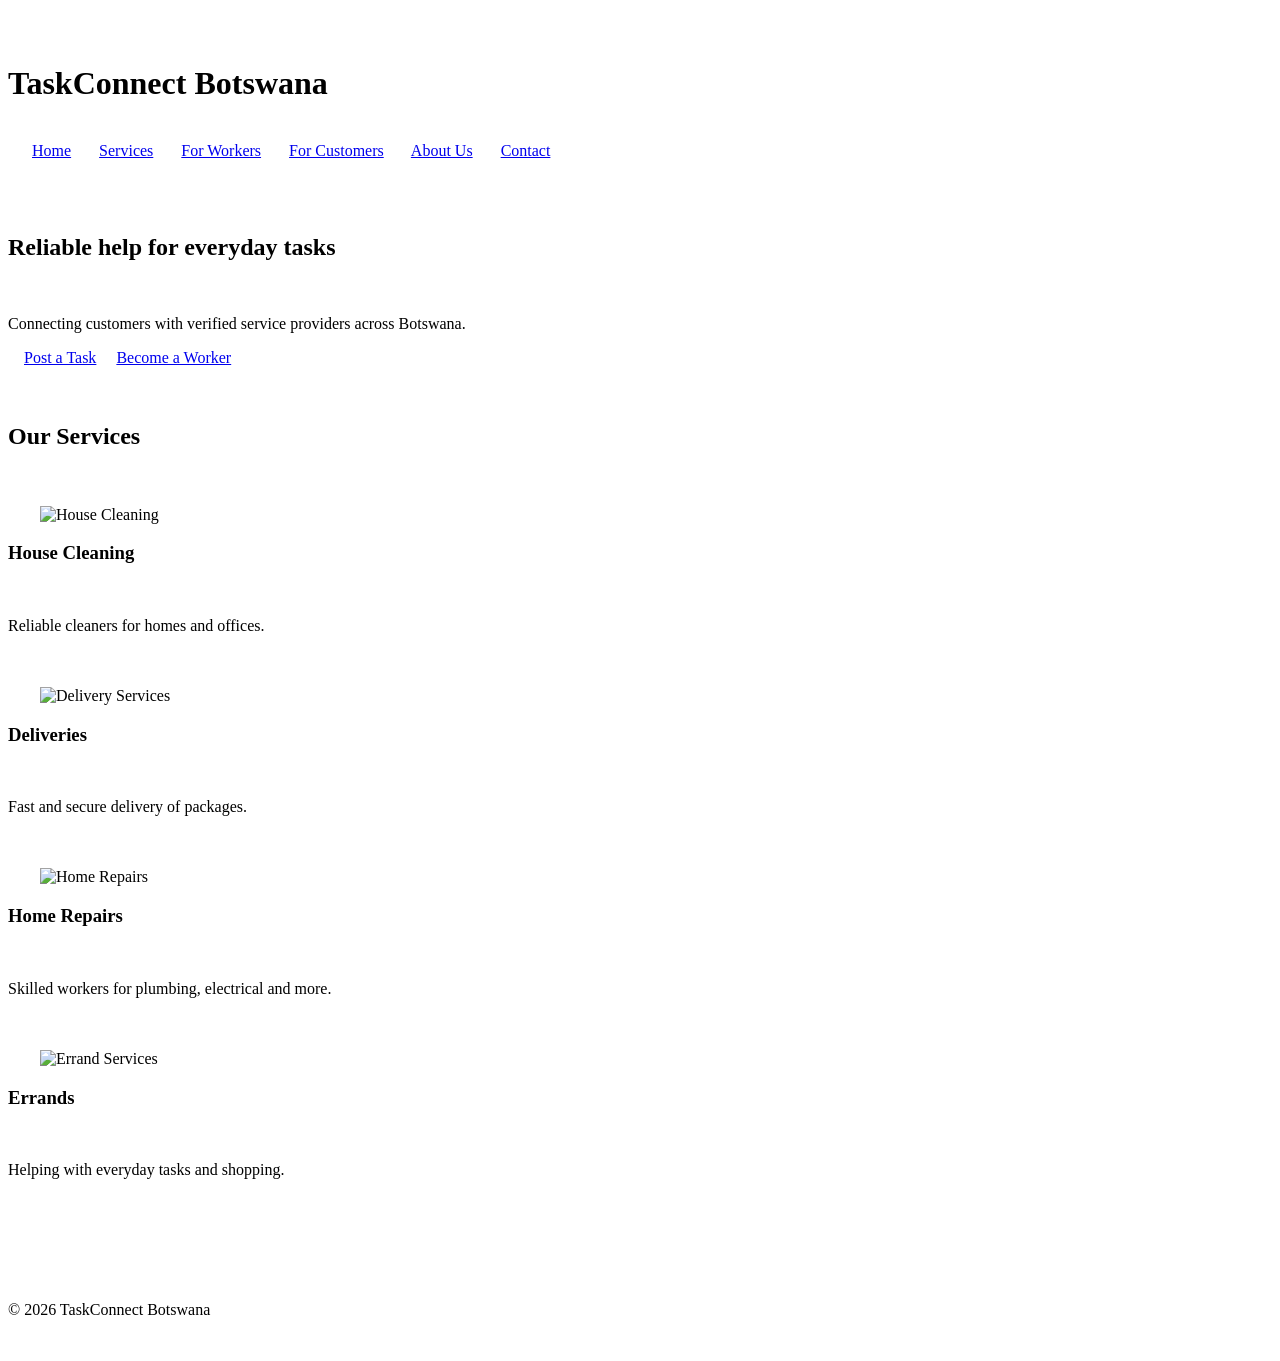
==== index.html @ 56991032 "Rename idex.html to index.html" ====
<!DOCTYPE html>
<html lang="en">
<head>
  <meta charset="UTF-8">
  <title>TaskConnect Botswana</title>
  <link rel="stylesheet" href="style.css">
</head>
<body>
  <header>
    <h1>TaskConnect Botswana</h1>
    <nav>
      <a href="index.html">Home</a>
      <a href="services.html">Services</a>
      <a href="workers.html">For Workers</a>
      <a href="customers.html">For Customers</a>
      <a href="about.html">About Us</a>
      <a href="contact.html">Contact</a>
    </nav>
  </header>
 
  <section class="hero">
    <h2>Reliable help for everyday tasks</h2>
    <p>Connecting customers with verified service providers across Botswana.</p>
    <a class="btn" href="services.html">Post a Task</a>
    <a class="btn" href="workers.html">Become a Worker</a>
  </section>
 
  <!-- Services Section -->
  <section class="services">
    <h2>Our Services</h2>
    <div class="service-grid">
      <div class="service-card">
        <img src="Cleaning.jpg" alt="House Cleaning">
        <h3>House Cleaning</h3>
        <p>Reliable cleaners for homes and offices.</p>
      </div>
      <div class="service-card">
        <img src="Ordering and Delivery for Love-Inspired Home Décor _ Human Touch Official.jpg" alt="Delivery Services">
        <h3>Deliveries</h3>
        <p>Fast and secure delivery of packages.</p>
      </div>
      <div class="service-card">
        <img src="Electrician_.jpg" alt="Home Repairs">
        <h3>Home Repairs</h3>
        <p>Skilled workers for plumbing, electrical and more.</p>
      </div>
      <div class="service-card">
        <img src="groceries aesthetic.jpg" alt="Errand Services">
        <h3>Errands</h3>
        <p>Helping with everyday tasks and shopping.</p>
      </div>
    </div>
  </section>
 
  <footer>
    <p>&copy; 2026 TaskConnect Botswana</p>
  </footer>
</body>
</html>
---- style.css ----
/* General Reset */
* {
  margin: 0;
  padding: 0;
  box-sizing: border-box;
}
 
/* Body Styling */
html, body {
  height: 100%;
}
 
body {
  display: flex;
  flex-direction: column;
  font-family: Arial, sans-serif;
  line-height: 1.6;
  background-color: #f9f9f9;
  color: #333;
}
 
/* Header */
header {
  background: #004d40;
  color: white;
  padding: 1em;
  text-align: center;
}
 
header h1 {
  margin-bottom: 0.5em;
}
 
nav {
  margin-top: 0.5em;
}
 
nav a {
  margin: 0 10px;
  color: white;
  text-decoration: none;
  font-weight: bold;
}
 
nav a:hover {
  text-decoration: underline;
}
 
/* Hero Section */
.hero {
  text-align: center;
  padding: 60px 20px;
  background: linear-gradient(to right, #e0f2f1, #b2dfdb);
  flex: 1;
}
 
.hero h2 {
  font-size: 2em;
  margin-bottom: 20px;
  color: #004d40;
}
 
.hero p {
  font-size: 1.2em;
  margin-bottom: 30px;
}
 
.btn {
  display: inline-block;
  margin: 10px;
  padding: 12px 25px;
  background: #00796b;
  color: white;
  text-decoration: none;
  border-radius: 5px;
  transition: background 0.3s ease;
}
 
.btn:hover {
  background: #004d40;
}
 
/* Services Section */
.services {
  padding: 40px 20px;
  text-align: center;
  background: #ffffff;
}
 
.services h2 {
  font-size: 2em;
  color: #004d40;
  margin-bottom: 30px;
}
 
.service-grid {
  display: grid;
  grid-template-columns: repeat(auto-fit, minmax(220px, 1fr));
  gap: 20px;
}
 
.service-card {
  background: #f0f0f0;
  border-radius: 8px;
  padding: 20px;
  transition: transform 0.3s ease, box-shadow 0.3s ease;
}
 
.service-card:hover {
  transform: translateY(-5px);
  box-shadow: 0 4px 12px rgba(0,0,0,0.15);
}
 
.service-card img {
  width: 100%;
  height: 150px;
  object-fit: cover;
  border-radius: 6px;
  margin-bottom: 15px;
}
 
.service-card h3 {
  color: #00796b;
  margin-bottom: 10px;
}
 
/* Footer */
footer {
  background: #004d40;
  color: white;
  text-align: center;
  padding: 1em;
  margin-top: auto;
}
 
/* Responsive Fixes */
@media (max-width: 768px) {
  nav a {
    display: block;
    margin: 8px 0;
  }
 
  .hero h2 {
    font-size: 1.6em;
  }
 
  .hero p {
    font-size: 1em;
  }
 
  .btn {
    padding: 10px 20px;
  }
}
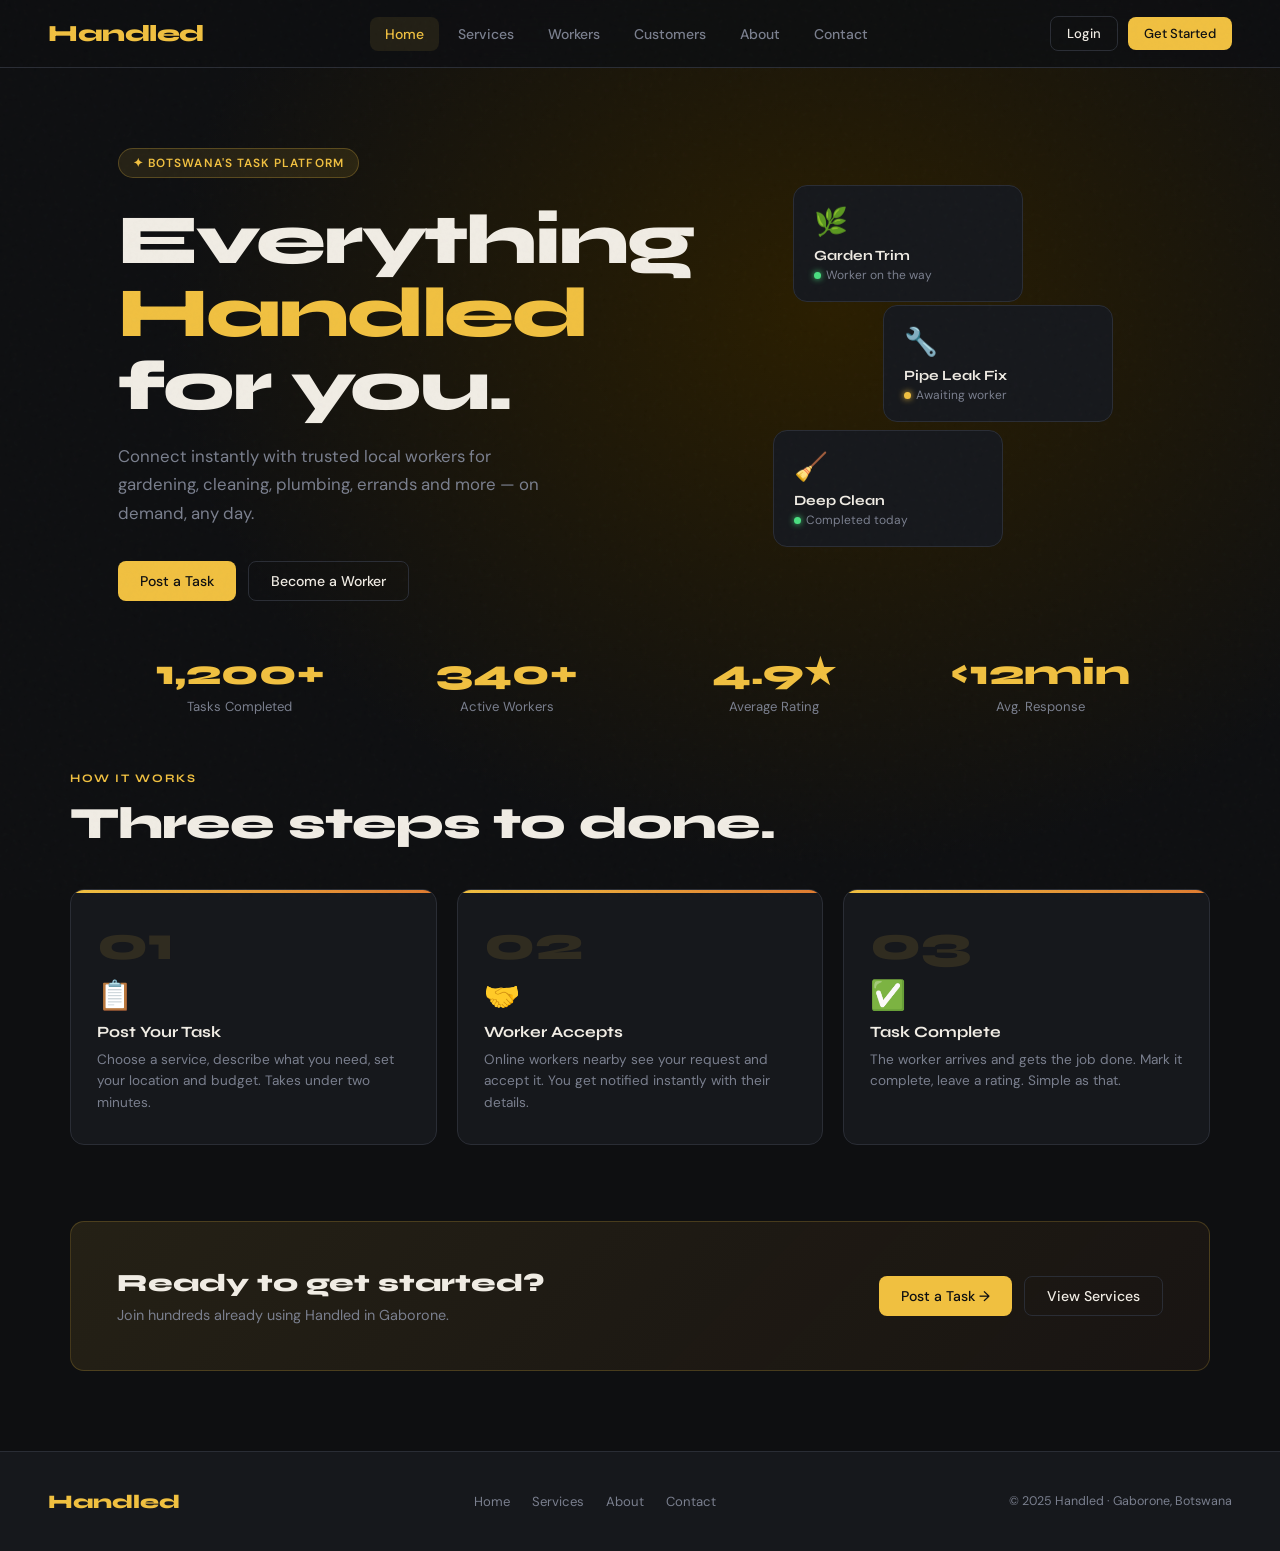
==== commit 14141081: "Create index.html" ====
--- a/index.html
+++ b/index.html
@@ -1,59 +1,872 @@
 <!DOCTYPE html>
 <html lang="en">
 <head>
-  <meta charset="UTF-8">
-  <title>TaskConnect Botswana</title>
-  <link rel="stylesheet" href="style.css">
+<meta charset="UTF-8">
+<meta name="viewport" content="width=device-width, initial-scale=1.0">
+<title>Handled – Tasks, Done.</title>
+<link href="https://fonts.googleapis.com/css2?family=Syne:wght@400;600;700;800&family=DM+Sans:ital,wght@0,300;0,400;0,500;1,300&display=swap" rel="stylesheet">
+<style>
+:root{--bg:#0e0f11;--surface:#16181c;--surface2:#1e2127;--border:#2a2d35;--accent:#f0c040;--accent2:#e07b30;--text:#f0ece4;--muted:#7a7f8e;--success:#4ade80;--danger:#f87171;--radius:14px;--radius-sm:8px;}
+*{margin:0;padding:0;box-sizing:border-box;}
+html{scroll-behavior:smooth;}
+body{font-family:'DM Sans',sans-serif;background:var(--bg);color:var(--text);min-height:100vh;overflow-x:hidden;}
+body::before{content:'';position:fixed;inset:0;background-image:url("data:image/svg+xml,%3Csvg viewBox='0 0 200 200' xmlns='http://www.w3.org/2000/svg'%3E%3Cfilter id='n'%3E%3CfeTurbulence type='fractalNoise' baseFrequency='0.9' numOctaves='4' stitchTiles='stitch'/%3E%3C/filter%3E%3Crect width='100%25' height='100%25' filter='url(%23n)' opacity='0.04'/%3E%3C/svg%3E");pointer-events:none;z-index:9998;opacity:.5;}
+
+/* NAVBAR */
+.navbar{position:fixed;top:0;left:0;right:0;z-index:999;display:flex;align-items:center;justify-content:space-between;padding:0 48px;height:68px;background:rgba(14,15,17,.9);backdrop-filter:blur(16px);border-bottom:1px solid var(--border);}
+.nav-logo{font-family:'Syne',sans-serif;font-size:1.45rem;font-weight:800;color:var(--accent);cursor:pointer;letter-spacing:-.02em;}
+.nav-links{display:flex;align-items:center;gap:4px;}
+.nav-link{padding:8px 15px;border-radius:var(--radius-sm);font-size:.875rem;font-weight:500;color:var(--muted);cursor:pointer;transition:all .18s;border:none;background:transparent;font-family:'DM Sans',sans-serif;}
+.nav-link:hover{color:var(--text);}
+.nav-link.active{color:var(--accent);background:rgba(240,192,64,.09);}
+.nav-actions{display:flex;align-items:center;gap:10px;}
+.btn{display:inline-flex;align-items:center;gap:8px;padding:10px 22px;border-radius:var(--radius-sm);font-family:'DM Sans',sans-serif;font-size:.88rem;font-weight:500;cursor:pointer;border:none;transition:all .18s;}
+.btn-primary{background:var(--accent);color:#0e0f11;}
+.btn-primary:hover{background:#ffd055;transform:translateY(-1px);}
+.btn-ghost{background:transparent;color:var(--text);border:1px solid var(--border);}
+.btn-ghost:hover{border-color:var(--accent);color:var(--accent);}
+.btn-sm{padding:8px 16px;font-size:.82rem;}
+.hamburger{display:none;flex-direction:column;gap:5px;cursor:pointer;padding:6px;background:none;border:none;}
+.hamburger span{display:block;width:22px;height:2px;background:var(--text);border-radius:2px;transition:all .3s;}
+.mobile-menu{display:none;position:fixed;top:68px;left:0;right:0;background:var(--surface);border-bottom:1px solid var(--border);padding:16px 24px;z-index:998;flex-direction:column;gap:4px;}
+.mobile-menu.open{display:flex;}
+.mob-link{padding:12px 16px;border-radius:var(--radius-sm);font-size:.9rem;font-weight:500;color:var(--muted);cursor:pointer;transition:all .18s;border:none;background:transparent;font-family:'DM Sans',sans-serif;text-align:left;}
+.mob-link:hover,.mob-link.active{color:var(--accent);background:rgba(240,192,64,.08);}
+
+/* PAGE SYSTEM */
+.page{display:none;min-height:100vh;padding-top:68px;}
+.page.active{display:block;animation:fadeIn .35s ease;}
+@keyframes fadeIn{from{opacity:0;transform:translateY(10px);}to{opacity:1;transform:translateY(0);}}
+
+/* COMMON */
+.section{padding:76px 48px;}
+.section-label{font-family:'Syne',sans-serif;font-size:.72rem;font-weight:700;letter-spacing:.14em;text-transform:uppercase;color:var(--accent);margin-bottom:14px;}
+.section-title{font-family:'Syne',sans-serif;font-size:clamp(1.8rem,3.5vw,2.8rem);font-weight:800;line-height:1.1;letter-spacing:-.02em;}
+.section-sub{color:var(--muted);font-size:1rem;line-height:1.7;margin-top:14px;max-width:520px;}
+footer{background:var(--surface);border-top:1px solid var(--border);padding:38px 48px;display:flex;align-items:center;justify-content:space-between;flex-wrap:wrap;gap:20px;}
+.footer-logo{font-family:'Syne',sans-serif;font-size:1.2rem;font-weight:800;color:var(--accent);}
+.footer-links{display:flex;gap:22px;flex-wrap:wrap;}
+.footer-links a{font-size:.82rem;color:var(--muted);text-decoration:none;cursor:pointer;transition:color .18s;}
+.footer-links a:hover{color:var(--text);}
+.footer-copy{font-size:.78rem;color:var(--muted);}
+.empty-state{text-align:center;padding:36px 20px;color:var(--muted);}
+.empty-state .ei{font-size:2rem;margin-bottom:10px;}
+.empty-state p{font-size:.85rem;}
+#toast{position:fixed;bottom:28px;right:28px;background:var(--surface2);border:1px solid var(--border);border-radius:var(--radius-sm);padding:14px 20px;font-size:.87rem;color:var(--text);display:flex;align-items:center;gap:10px;opacity:0;transform:translateY(10px);transition:all .25s;z-index:9999;max-width:320px;pointer-events:none;}
+#toast.show{opacity:1;transform:translateY(0);}
+
+/* FORMS */
+.form-group{margin-bottom:16px;}
+.form-group label{display:block;font-size:.8rem;color:var(--muted);margin-bottom:6px;font-weight:500;}
+.form-group input,.form-group select,.form-group textarea{width:100%;background:var(--surface2);border:1px solid var(--border);border-radius:var(--radius-sm);padding:11px 13px;color:var(--text);font-size:.9rem;font-family:'DM Sans',sans-serif;transition:border .18s;appearance:none;}
+.form-group input:focus,.form-group select:focus,.form-group textarea:focus{outline:none;border-color:var(--accent);}
+.form-group input::placeholder,.form-group textarea::placeholder{color:var(--muted);}
+.form-group textarea{resize:vertical;min-height:80px;}
+.form-row{display:grid;grid-template-columns:1fr 1fr;gap:12px;}
+.auth-submit{width:100%;padding:13px;background:var(--accent);border:none;border-radius:var(--radius-sm);color:#0e0f11;font-size:.95rem;font-weight:700;cursor:pointer;font-family:'Syne',sans-serif;margin-top:4px;transition:all .18s;}
+.auth-submit:hover{background:#ffd055;transform:translateY(-1px);}
+.tab-row{display:flex;background:var(--surface2);border-radius:var(--radius-sm);padding:4px;margin-bottom:22px;gap:4px;}
+.tab{flex:1;padding:9px;text-align:center;font-size:.85rem;font-weight:500;cursor:pointer;border-radius:6px;transition:all .18s;color:var(--muted);border:none;background:transparent;font-family:'DM Sans',sans-serif;}
+.tab.active{background:var(--accent);color:#0e0f11;}
+.badge{padding:4px 11px;border-radius:99px;font-size:.72rem;font-weight:600;}
+.badge-pending{background:rgba(240,192,64,.15);color:var(--accent);}
+.badge-accepted{background:rgba(74,222,128,.15);color:var(--success);}
+.badge-done{background:rgba(74,222,128,.1);color:var(--success);border:1px solid rgba(74,222,128,.2);}
+.logout-btn{background:transparent;border:1px solid var(--border);color:var(--muted);padding:8px 14px;border-radius:var(--radius-sm);cursor:pointer;font-size:.8rem;font-family:'DM Sans',sans-serif;transition:all .18s;}
+.logout-btn:hover{border-color:var(--danger);color:var(--danger);}
+.nav-user-pill{display:flex;align-items:center;gap:8px;font-size:.83rem;color:var(--muted);}
+.avatar{width:30px;height:30px;border-radius:50%;background:var(--accent);color:#0e0f11;display:flex;align-items:center;justify-content:center;font-weight:700;font-size:.8rem;font-family:'Syne',sans-serif;}
+
+/* ── HOME ── */
+#home{background:radial-gradient(ellipse 80% 55% at 65% 20%,#2a1e00,var(--bg) 65%);}
+.hero{display:grid;grid-template-columns:1fr 1fr;max-width:1140px;margin:0 auto;padding:80px 48px 50px;gap:60px;align-items:center;}
+.hero-badge{display:inline-flex;align-items:center;gap:8px;background:rgba(240,192,64,.1);border:1px solid rgba(240,192,64,.25);padding:6px 14px;border-radius:99px;margin-bottom:26px;font-size:.74rem;letter-spacing:.09em;text-transform:uppercase;color:var(--accent);font-weight:600;}
+.hero-title{font-family:'Syne',sans-serif;font-size:clamp(3rem,5.5vw,4.6rem);font-weight:800;line-height:1.04;letter-spacing:-.03em;}
+.hero-title span{color:var(--accent);}
+.hero-sub{margin-top:18px;color:var(--muted);font-size:1.05rem;line-height:1.7;max-width:440px;}
+.hero-btns{display:flex;gap:12px;margin-top:34px;flex-wrap:wrap;}
+.hero-visual{position:relative;height:400px;}
+.float-card{position:absolute;background:var(--surface);border:1px solid var(--border);border-radius:var(--radius);padding:18px 20px;width:230px;animation:float 4s ease-in-out infinite;}
+.float-card:nth-child(1){top:10px;left:40px;animation-delay:0s;}
+.float-card:nth-child(2){top:130px;left:130px;animation-delay:.9s;}
+.float-card:nth-child(3){top:255px;left:20px;animation-delay:1.7s;}
+@keyframes float{0%,100%{transform:translateY(0);}50%{transform:translateY(-9px);}}
+.float-card .fi{font-size:1.7rem;margin-bottom:8px;}
+.float-card h4{font-family:'Syne',sans-serif;font-size:.88rem;font-weight:700;}
+.float-card p{font-size:.75rem;color:var(--muted);margin-top:3px;}
+.dot{display:inline-block;width:7px;height:7px;border-radius:50%;margin-right:5px;}
+.dot-g{background:var(--success);box-shadow:0 0 6px var(--success);}
+.dot-y{background:var(--accent);box-shadow:0 0 6px var(--accent);}
+.stats-strip{display:grid;grid-template-columns:repeat(4,1fr);max-width:1140px;margin:0 auto;padding:0 48px 56px;gap:24px;}
+.strip-stat{text-align:center;}
+.strip-num{font-family:'Syne',sans-serif;font-size:2.2rem;font-weight:800;color:var(--accent);}
+.strip-lbl{font-size:.82rem;color:var(--muted);margin-top:4px;}
+.how-grid{display:grid;grid-template-columns:repeat(3,1fr);gap:20px;max-width:1140px;margin:40px auto 0;}
+.how-card{background:var(--surface);border:1px solid var(--border);border-radius:var(--radius);padding:30px 26px;position:relative;overflow:hidden;}
+.how-card::before{content:'';position:absolute;top:0;left:0;right:0;height:3px;background:linear-gradient(90deg,var(--accent),var(--accent2));}
+.how-num{font-family:'Syne',sans-serif;font-size:3rem;font-weight:800;color:rgba(240,192,64,.12);line-height:1;}
+.how-icon{font-size:1.8rem;margin:8px 0;}
+.how-card h4{font-family:'Syne',sans-serif;font-size:.98rem;font-weight:700;margin-bottom:8px;}
+.how-card p{font-size:.85rem;color:var(--muted);line-height:1.6;}
+
+/* ── SERVICES ── */
+#services{background:radial-gradient(ellipse 60% 40% at 20% 80%,#1a0f00,var(--bg) 60%);}
+.services-grid{display:grid;grid-template-columns:repeat(3,1fr);gap:20px;margin-top:44px;}
+.service-card{background:var(--surface);border:1px solid var(--border);border-radius:var(--radius);padding:32px 26px;cursor:pointer;transition:all .22s;position:relative;overflow:hidden;}
+.service-card::after{content:'';position:absolute;bottom:0;left:0;right:0;height:0;background:linear-gradient(to top,rgba(240,192,64,.06),transparent);transition:height .3s;}
+.service-card:hover{border-color:rgba(240,192,64,.4);transform:translateY(-4px);box-shadow:0 16px 40px rgba(0,0,0,.4);}
+.service-card:hover::after{height:100%;}
+.svc-icon{font-size:2.6rem;margin-bottom:16px;}
+.svc-name{font-family:'Syne',sans-serif;font-size:1.1rem;font-weight:800;margin-bottom:10px;}
+.svc-desc{font-size:.86rem;color:var(--muted);line-height:1.65;}
+.svc-price{margin-top:18px;font-family:'Syne',sans-serif;font-size:.88rem;font-weight:700;color:var(--accent);}
+.svc-tags{display:flex;flex-wrap:wrap;gap:6px;margin-top:12px;}
+.svc-tag{padding:3px 10px;background:var(--surface2);border-radius:99px;font-size:.71rem;color:var(--muted);border:1px solid var(--border);}
+
+/* ── WORKERS ── */
+#workers-page{background:radial-gradient(ellipse 50% 40% at 80% 20%,#001a10,var(--bg) 60%);}
+.workers-grid{display:grid;grid-template-columns:repeat(3,1fr);gap:20px;margin-top:44px;margin-bottom:48px;}
+.worker-card{background:var(--surface);border:1px solid var(--border);border-radius:var(--radius);padding:26px;transition:all .22s;}
+.worker-card:hover{border-color:rgba(240,192,64,.35);transform:translateY(-3px);}
+.worker-top{display:flex;align-items:center;gap:14px;margin-bottom:16px;}
+.w-avatar{width:50px;height:50px;border-radius:50%;display:flex;align-items:center;justify-content:center;font-family:'Syne',sans-serif;font-size:1.25rem;font-weight:800;color:#0e0f11;flex-shrink:0;}
+.w-info h4{font-family:'Syne',sans-serif;font-size:.95rem;font-weight:700;}
+.w-info p{font-size:.76rem;color:var(--muted);margin-top:2px;}
+.w-online{display:inline-flex;align-items:center;gap:5px;font-size:.72rem;margin-top:4px;}
+.w-skills{display:flex;flex-wrap:wrap;gap:6px;margin-bottom:14px;}
+.skill-tag{padding:4px 11px;background:rgba(240,192,64,.08);border:1px solid rgba(240,192,64,.2);border-radius:99px;font-size:.72rem;color:var(--accent);}
+.w-stats{display:flex;gap:20px;}
+.wstat{text-align:center;}
+.wstat-num{font-family:'Syne',sans-serif;font-size:1.05rem;font-weight:700;}
+.wstat-lbl{font-size:.69rem;color:var(--muted);margin-top:2px;}
+/* Worker auth box */
+.worker-auth-box{background:var(--surface);border:1px solid var(--border);border-radius:var(--radius);padding:34px 30px;max-width:500px;}
+/* Worker dash */
+.online-toggle{display:flex;align-items:center;gap:10px;background:var(--surface);border:1px solid var(--border);border-radius:var(--radius-sm);padding:8px 16px;cursor:pointer;}
+.toggle-sw{width:40px;height:22px;background:var(--border);border-radius:99px;position:relative;transition:background .2s;}
+.toggle-sw.on{background:var(--success);}
+.toggle-sw::after{content:'';position:absolute;width:16px;height:16px;border-radius:50%;background:white;top:3px;left:3px;transition:transform .2s;}
+.toggle-sw.on::after{transform:translateX(18px);}
+.online-txt.on{color:var(--success);}
+.online-txt.off{color:var(--muted);}
+.online-txt{font-size:.78rem;}
+.w-stats-row{display:grid;grid-template-columns:repeat(3,1fr);gap:14px;margin:26px 0;}
+.w-stat-card{background:var(--surface);border:1px solid var(--border);border-radius:var(--radius);padding:20px 22px;}
+.ws-label{font-size:.74rem;color:var(--muted);font-weight:500;margin-bottom:6px;}
+.ws-val{font-family:'Syne',sans-serif;font-size:1.8rem;font-weight:800;color:var(--accent);}
+.jobs-list{display:flex;flex-direction:column;gap:12px;}
+.job-card{background:var(--surface);border:1px solid var(--border);border-radius:var(--radius);padding:20px 24px;display:grid;grid-template-columns:auto 1fr auto;gap:16px;align-items:start;transition:border .2s,transform .18s;}
+.job-card:hover{border-color:rgba(240,192,64,.4);transform:translateX(4px);}
+.j-emoji{font-size:1.8rem;}
+.j-body h4{font-family:'Syne',sans-serif;font-size:.93rem;font-weight:700;margin-bottom:4px;}
+.j-body p{font-size:.81rem;color:var(--muted);line-height:1.5;}
+.j-tags{display:flex;gap:6px;margin-top:8px;flex-wrap:wrap;}
+.j-tag{padding:3px 9px;background:var(--surface2);border-radius:99px;font-size:.69rem;color:var(--muted);border:1px solid var(--border);}
+.j-right{display:flex;flex-direction:column;align-items:flex-end;gap:8px;}
+.j-price{font-family:'Syne',sans-serif;font-size:1.05rem;font-weight:700;color:var(--accent);}
+.j-price span{font-size:.69rem;color:var(--muted);font-family:'DM Sans',sans-serif;font-weight:400;}
+.btn-accept{padding:8px 16px;background:var(--accent);color:#0e0f11;border:none;border-radius:var(--radius-sm);cursor:pointer;font-size:.82rem;font-weight:600;font-family:'Syne',sans-serif;transition:all .18s;white-space:nowrap;}
+.btn-accept:hover{background:#ffd055;}
+.btn-accepted{padding:8px 16px;background:rgba(74,222,128,.15);color:var(--success);border:1px solid rgba(74,222,128,.3);border-radius:var(--radius-sm);font-size:.82rem;font-weight:600;font-family:'Syne',sans-serif;white-space:nowrap;}
+
+/* ── CUSTOMERS ── */
+#customers-page{background:radial-gradient(ellipse 55% 40% at 10% 60%,#001520,var(--bg) 60%);}
+.auth-wrap{display:grid;grid-template-columns:1fr 1fr;gap:44px;margin-top:44px;align-items:start;}
+.auth-box{background:var(--surface);border:1px solid var(--border);border-radius:var(--radius);padding:34px 30px;}
+.auth-box-title{font-family:'Syne',sans-serif;font-size:1.1rem;font-weight:800;margin-bottom:5px;}
+.auth-box-sub{font-size:.82rem;color:var(--muted);margin-bottom:22px;}
+.cat-grid{display:grid;grid-template-columns:repeat(5,1fr);gap:10px;margin-bottom:18px;}
+.cat-btn{background:var(--surface2);border:1px solid var(--border);border-radius:var(--radius-sm);padding:14px 8px;text-align:center;cursor:pointer;transition:all .18s;}
+.cat-btn:hover,.cat-btn.sel{border-color:var(--accent);background:rgba(240,192,64,.08);}
+.cat-btn .ci{font-size:1.5rem;margin-bottom:5px;}
+.cat-btn span{display:block;font-size:.7rem;font-family:'Syne',sans-serif;font-weight:700;}
+.post-form{background:var(--surface2);border:1px solid var(--border);border-radius:var(--radius-sm);padding:20px;margin-bottom:18px;display:none;}
+.post-form h4{font-family:'Syne',sans-serif;font-size:.9rem;font-weight:700;margin-bottom:14px;}
+.dash-box{background:var(--surface);border:1px solid var(--border);border-radius:var(--radius);overflow:hidden;}
+.dash-head{background:linear-gradient(135deg,rgba(240,192,64,.1),transparent);padding:22px 26px;border-bottom:1px solid var(--border);display:flex;align-items:center;justify-content:space-between;}
+.dash-head h3{font-family:'Syne',sans-serif;font-size:.95rem;font-weight:800;}
+.dash-body{padding:22px 26px;}
+.req-list{display:flex;flex-direction:column;gap:10px;}
+.req-card{background:var(--surface);border:1px solid var(--border);border-radius:var(--radius-sm);padding:15px 18px;display:flex;align-items:center;justify-content:space-between;gap:10px;transition:border .18s;}
+.req-l{display:flex;align-items:center;gap:12px;}
+.req-emoji{font-size:1.5rem;}
+.req-info h5{font-family:'Syne',sans-serif;font-size:.86rem;font-weight:700;}
+.req-info p{font-size:.74rem;color:var(--muted);margin-top:2px;}
+.req-r{display:flex;align-items:center;gap:10px;flex-shrink:0;}
+
+/* ── ABOUT ── */
+#about{background:radial-gradient(ellipse 60% 50% at 50% 0%,#1a1000,var(--bg) 60%);}
+.about-hero{display:grid;grid-template-columns:1fr 1fr;gap:56px;align-items:center;margin-bottom:72px;}
+.about-title{font-family:'Syne',sans-serif;font-size:clamp(2rem,4vw,3rem);font-weight:800;line-height:1.1;letter-spacing:-.02em;}
+.about-body{font-size:.93rem;color:var(--muted);line-height:1.8;margin-top:16px;}
+.about-visual{display:grid;grid-template-columns:1fr 1fr;gap:12px;}
+.about-tile{background:var(--surface);border:1px solid var(--border);border-radius:var(--radius);padding:24px 20px;}
+.at-icon{font-size:1.7rem;margin-bottom:10px;}
+.about-tile h4{font-family:'Syne',sans-serif;font-size:.88rem;font-weight:700;margin-bottom:6px;}
+.about-tile p{font-size:.79rem;color:var(--muted);line-height:1.6;}
+.values-grid{display:grid;grid-template-columns:repeat(4,1fr);gap:16px;margin-top:36px;}
+.value-card{background:var(--surface);border:1px solid var(--border);border-radius:var(--radius);padding:26px 20px;text-align:center;}
+.value-icon{font-size:1.9rem;margin-bottom:12px;}
+.value-card h4{font-family:'Syne',sans-serif;font-size:.88rem;font-weight:700;margin-bottom:8px;}
+.value-card p{font-size:.79rem;color:var(--muted);line-height:1.5;}
+
+/* ── CONTACT ── */
+#contact{background:radial-gradient(ellipse 50% 50% at 80% 80%,#100a00,var(--bg) 60%);}
+.contact-grid{display:grid;grid-template-columns:1fr 1.4fr;gap:44px;margin-top:44px;align-items:start;}
+.contact-info-card{background:var(--surface);border:1px solid var(--border);border-radius:var(--radius);padding:34px;}
+.contact-info-card h3{font-family:'Syne',sans-serif;font-size:1.05rem;font-weight:800;margin-bottom:22px;}
+.contact-item{display:flex;align-items:flex-start;gap:14px;margin-bottom:22px;}
+.ci-icon{width:40px;height:40px;background:rgba(240,192,64,.1);border:1px solid rgba(240,192,64,.2);border-radius:var(--radius-sm);display:flex;align-items:center;justify-content:center;font-size:1rem;flex-shrink:0;}
+.ci-body h5{font-family:'Syne',sans-serif;font-size:.84rem;font-weight:700;margin-bottom:3px;}
+.ci-body p{font-size:.8rem;color:var(--muted);line-height:1.5;}
+.contact-form-card{background:var(--surface);border:1px solid var(--border);border-radius:var(--radius);padding:34px;}
+.contact-form-card h3{font-family:'Syne',sans-serif;font-size:1.05rem;font-weight:800;margin-bottom:5px;}
+.contact-form-card > p{font-size:.82rem;color:var(--muted);margin-bottom:22px;}
+.contact-submit{width:100%;padding:14px;background:var(--accent);border:none;border-radius:var(--radius-sm);color:#0e0f11;font-size:.95rem;font-weight:700;cursor:pointer;font-family:'Syne',sans-serif;transition:all .18s;margin-top:4px;}
+.contact-submit:hover{background:#ffd055;transform:translateY(-1px);}
+
+/* RESPONSIVE */
+@media(max-width:920px){
+  .navbar{padding:0 20px;}
+  .nav-links{display:none;}
+  .hamburger{display:flex;}
+  .hero,.auth-wrap,.contact-grid,.about-hero{grid-template-columns:1fr;}
+  .hero-visual{display:none;}
+  .services-grid,.workers-grid,.values-grid,.how-grid{grid-template-columns:repeat(2,1fr);}
+  .section{padding:56px 20px;}
+  .stats-strip{padding:0 20px 40px;grid-template-columns:repeat(2,1fr);}
+  .cat-grid{grid-template-columns:repeat(3,1fr);}
+}
+@media(max-width:560px){
+  .services-grid,.workers-grid,.values-grid,.how-grid{grid-template-columns:1fr;}
+  .w-stats-row{grid-template-columns:repeat(2,1fr);}
+}
+</style>
 </head>
 <body>
-  <header>
-    <h1>TaskConnect Botswana</h1>
-    <nav>
-      <a href="index.html">Home</a>
-      <a href="services.html">Services</a>
-      <a href="workers.html">For Workers</a>
-      <a href="customers.html">For Customers</a>
-      <a href="about.html">About Us</a>
-      <a href="contact.html">Contact</a>
-    </nav>
-  </header>
- 
-  <section class="hero">
-    <h2>Reliable help for everyday tasks</h2>
-    <p>Connecting customers with verified service providers across Botswana.</p>
-    <a class="btn" href="services.html">Post a Task</a>
-    <a class="btn" href="workers.html">Become a Worker</a>
-  </section>
- 
-  <!-- Services Section -->
-  <section class="services">
-    <h2>Our Services</h2>
-    <div class="service-grid">
-      <div class="service-card">
-        <img src="Cleaning.jpg" alt="House Cleaning">
-        <h3>House Cleaning</h3>
-        <p>Reliable cleaners for homes and offices.</p>
-      </div>
-      <div class="service-card">
-        <img src="Ordering and Delivery for Love-Inspired Home Décor _ Human Touch Official.jpg" alt="Delivery Services">
-        <h3>Deliveries</h3>
-        <p>Fast and secure delivery of packages.</p>
-      </div>
-      <div class="service-card">
-        <img src="Electrician_.jpg" alt="Home Repairs">
-        <h3>Home Repairs</h3>
-        <p>Skilled workers for plumbing, electrical and more.</p>
-      </div>
-      <div class="service-card">
-        <img src="groceries aesthetic.jpg" alt="Errand Services">
-        <h3>Errands</h3>
-        <p>Helping with everyday tasks and shopping.</p>
-      </div>
-    </div>
-  </section>
- 
-  <footer>
-    <p>&copy; 2026 TaskConnect Botswana</p>
-  </footer>
+
+<!-- NAVBAR -->
+<nav class="navbar">
+  <div class="nav-logo" onclick="nav('home')">Handled</div>
+  <div class="nav-links">
+    <button class="nav-link active" onclick="nav('home')">Home</button>
+    <button class="nav-link" onclick="nav('services')">Services</button>
+    <button class="nav-link" onclick="nav('workers-page')">Workers</button>
+    <button class="nav-link" onclick="nav('customers-page')">Customers</button>
+    <button class="nav-link" onclick="nav('about')">About</button>
+    <button class="nav-link" onclick="nav('contact')">Contact</button>
+  </div>
+  <div class="nav-actions" id="nav-actions">
+    <button class="btn btn-ghost btn-sm" onclick="nav('customers-page')">Login</button>
+    <button class="btn btn-primary btn-sm" onclick="nav('customers-page')">Get Started</button>
+  </div>
+  <button class="hamburger" onclick="toggleMenu()">
+    <span></span><span></span><span></span>
+  </button>
+</nav>
+
+<!-- MOBILE MENU -->
+<div class="mobile-menu" id="mobile-menu">
+  <button class="mob-link active" onclick="nav('home');closeMenu()">Home</button>
+  <button class="mob-link" onclick="nav('services');closeMenu()">Services</button>
+  <button class="mob-link" onclick="nav('workers-page');closeMenu()">Workers</button>
+  <button class="mob-link" onclick="nav('customers-page');closeMenu()">Customers</button>
+  <button class="mob-link" onclick="nav('about');closeMenu()">About</button>
+  <button class="mob-link" onclick="nav('contact');closeMenu()">Contact</button>
+</div>
+
+<!-- ══════════ HOME ══════════ -->
+<div id="home" class="page active">
+  <div class="hero">
+    <div>
+      <div class="hero-badge">✦ Botswana's Task Platform</div>
+      <h1 class="hero-title">Everything<br><span>Handled</span><br>for you.</h1>
+      <p class="hero-sub">Connect instantly with trusted local workers for gardening, cleaning, plumbing, errands and more — on demand, any day.</p>
+      <div class="hero-btns">
+        <button class="btn btn-primary" onclick="nav('customers-page')">Post a Task</button>
+        <button class="btn btn-ghost" onclick="nav('workers-page')">Become a Worker</button>
+      </div>
+    </div>
+    <div class="hero-visual">
+      <div class="float-card"><div class="fi">🌿</div><h4>Garden Trim</h4><p><span class="dot dot-g"></span>Worker on the way</p></div>
+      <div class="float-card"><div class="fi">🔧</div><h4>Pipe Leak Fix</h4><p><span class="dot dot-y"></span>Awaiting worker</p></div>
+      <div class="float-card"><div class="fi">🧹</div><h4>Deep Clean</h4><p><span class="dot dot-g"></span>Completed today</p></div>
+    </div>
+  </div>
+  <div class="stats-strip">
+    <div class="strip-stat"><div class="strip-num">1,200+</div><div class="strip-lbl">Tasks Completed</div></div>
+    <div class="strip-stat"><div class="strip-num">340+</div><div class="strip-lbl">Active Workers</div></div>
+    <div class="strip-stat"><div class="strip-num">4.9★</div><div class="strip-lbl">Average Rating</div></div>
+    <div class="strip-stat"><div class="strip-num">&lt;12min</div><div class="strip-lbl">Avg. Response</div></div>
+  </div>
+  <div class="section" style="padding-top:0;">
+    <div style="max-width:1140px;margin:0 auto;">
+      <div class="section-label">How it works</div>
+      <div class="section-title">Three steps to done.</div>
+      <div class="how-grid">
+        <div class="how-card"><div class="how-num">01</div><div class="how-icon">📋</div><h4>Post Your Task</h4><p>Choose a service, describe what you need, set your location and budget. Takes under two minutes.</p></div>
+        <div class="how-card"><div class="how-num">02</div><div class="how-icon">🤝</div><h4>Worker Accepts</h4><p>Online workers nearby see your request and accept it. You get notified instantly with their details.</p></div>
+        <div class="how-card"><div class="how-num">03</div><div class="how-icon">✅</div><h4>Task Complete</h4><p>The worker arrives and gets the job done. Mark it complete, leave a rating. Simple as that.</p></div>
+      </div>
+    </div>
+  </div>
+  <div class="section" style="padding-top:0;padding-bottom:80px;">
+    <div style="max-width:1140px;margin:0 auto;background:linear-gradient(135deg,rgba(240,192,64,.1),rgba(224,123,48,.05));border:1px solid rgba(240,192,64,.2);border-radius:var(--radius);padding:46px;display:flex;align-items:center;justify-content:space-between;gap:28px;flex-wrap:wrap;">
+      <div><h2 style="font-family:'Syne',sans-serif;font-size:1.55rem;font-weight:800;margin-bottom:8px;">Ready to get started?</h2><p style="color:var(--muted);font-size:.9rem;">Join hundreds already using Handled in Gaborone.</p></div>
+      <div style="display:flex;gap:12px;flex-wrap:wrap;"><button class="btn btn-primary" onclick="nav('customers-page')">Post a Task →</button><button class="btn btn-ghost" onclick="nav('services')">View Services</button></div>
+    </div>
+  </div>
+  <footer>
+    <div class="footer-logo">Handled</div>
+    <div class="footer-links"><a onclick="nav('home')">Home</a><a onclick="nav('services')">Services</a><a onclick="nav('about')">About</a><a onclick="nav('contact')">Contact</a></div>
+    <div class="footer-copy">© 2025 Handled · Gaborone, Botswana</div>
+  </footer>
+</div>
+
+<!-- ══════════ SERVICES ══════════ -->
+<div id="services" class="page">
+  <div class="section">
+    <div style="max-width:1140px;margin:0 auto;">
+      <div class="section-label">What we offer</div>
+      <div class="section-title">Services built<br>for everyday life.</div>
+      <p class="section-sub">From your garden to your geyser — our verified workers handle it all, fast and affordably.</p>
+      <div class="services-grid">
+        <div class="service-card"><div class="svc-icon">🌿</div><div class="svc-name">Gardening</div><div class="svc-desc">Lawn mowing, hedge trimming, weeding, garden design, tree pruning, irrigation setup and seasonal planting.</div><div class="svc-price">from P80 / hr</div><div class="svc-tags"><span class="svc-tag">Lawn care</span><span class="svc-tag">Trimming</span><span class="svc-tag">Weeding</span><span class="svc-tag">Planting</span></div></div>
+        <div class="service-card"><div class="svc-icon">🧹</div><div class="svc-name">Cleaning</div><div class="svc-desc">Deep house cleans, regular domestic help, end-of-lease cleans, office cleaning and carpet steam cleaning.</div><div class="svc-price">from P70 / hr</div><div class="svc-tags"><span class="svc-tag">Deep clean</span><span class="svc-tag">Domestic</span><span class="svc-tag">Office</span><span class="svc-tag">Carpet</span></div></div>
+        <div class="service-card"><div class="svc-icon">⚡</div><div class="svc-name">Electrician</div><div class="svc-desc">Fault finding, new installations, DB board upgrades, light fittings, solar wiring and safety inspections.</div><div class="svc-price">from P150 / hr</div><div class="svc-tags"><span class="svc-tag">Wiring</span><span class="svc-tag">Installations</span><span class="svc-tag">Solar</span><span class="svc-tag">Repairs</span></div></div>
+        <div class="service-card"><div class="svc-icon">🛒</div><div class="svc-name">Errands</div><div class="svc-desc">Grocery runs, document delivery, queue standing, pharmacy pickups, banking and airport transport assistance.</div><div class="svc-price">from P50 / hr</div><div class="svc-tags"><span class="svc-tag">Groceries</span><span class="svc-tag">Delivery</span><span class="svc-tag">Transport</span><span class="svc-tag">Pickups</span></div></div>
+        <div class="service-card"><div class="svc-icon">🔧</div><div class="svc-name">Plumbing</div><div class="svc-desc">Burst pipes, leaking taps, geyser repairs, drain unblocking, new pipe installations and bathroom fitting.</div><div class="svc-price">from P130 / hr</div><div class="svc-tags"><span class="svc-tag">Leaks</span><span class="svc-tag">Geyser</span><span class="svc-tag">Drains</span><span class="svc-tag">Pipes</span></div></div>
+        <div class="service-card" style="border-style:dashed;opacity:.55;cursor:default;"><div class="svc-icon">🔜</div><div class="svc-name">Coming Soon</div><div class="svc-desc">Painting, carpentry, appliance repairs, pest control and more are on the way. Stay tuned!</div><div class="svc-price" style="color:var(--muted);">—</div></div>
+      </div>
+    </div>
+  </div>
+  <footer><div class="footer-logo">Handled</div><div class="footer-links"><a onclick="nav('home')">Home</a><a onclick="nav('services')">Services</a><a onclick="nav('about')">About</a><a onclick="nav('contact')">Contact</a></div><div class="footer-copy">© 2025 Handled · Gaborone, Botswana</div></footer>
+</div>
+
+<!-- ══════════ WORKERS ══════════ -->
+<div id="workers-page" class="page">
+  <!-- PUBLIC VIEW -->
+  <div id="worker-public">
+    <div class="section">
+      <div style="max-width:1140px;margin:0 auto;">
+        <div class="section-label">Our Workers</div>
+        <div class="section-title">Meet the people<br>who get it done.</div>
+        <p class="section-sub">Verified, rated and ready. Every worker on Handled is screened before going live on the platform.</p>
+        <div class="workers-grid">
+          <div class="worker-card"><div class="worker-top"><div class="w-avatar" style="background:#4ade80;">K</div><div class="w-info"><h4>Kabo Sithole</h4><p>Gaborone, Block 6</p><div class="w-online"><span class="dot dot-g"></span><span style="color:var(--success);font-size:.72rem;">Online now</span></div></div></div><div class="w-skills"><span class="skill-tag">🌿 Gardening</span><span class="skill-tag">🧹 Cleaning</span></div><div class="w-stats"><div class="wstat"><div class="wstat-num">87</div><div class="wstat-lbl">Jobs done</div></div><div class="wstat"><div class="wstat-num">4.9★</div><div class="wstat-lbl">Rating</div></div><div class="wstat"><div class="wstat-num">2yr</div><div class="wstat-lbl">Exp.</div></div></div></div>
+          <div class="worker-card"><div class="worker-top"><div class="w-avatar" style="background:#f0c040;">T</div><div class="w-info"><h4>Tshego Moleleki</h4><p>Gaborone, Broadhurst</p><div class="w-online"><span class="dot dot-g"></span><span style="color:var(--success);font-size:.72rem;">Online now</span></div></div></div><div class="w-skills"><span class="skill-tag">⚡ Electrician</span><span class="skill-tag">🔧 Plumbing</span></div><div class="w-stats"><div class="wstat"><div class="wstat-num">124</div><div class="wstat-lbl">Jobs done</div></div><div class="wstat"><div class="wstat-num">5.0★</div><div class="wstat-lbl">Rating</div></div><div class="wstat"><div class="wstat-num">5yr</div><div class="wstat-lbl">Exp.</div></div></div></div>
+          <div class="worker-card"><div class="worker-top"><div class="w-avatar" style="background:#e07b30;">L</div><div class="w-info"><h4>Lesego Dube</h4><p>Gaborone, Tlokweng</p><div class="w-online"><span class="dot dot-y"></span><span style="color:var(--muted);font-size:.72rem;">Away</span></div></div></div><div class="w-skills"><span class="skill-tag">🛒 Errands</span><span class="skill-tag">🧹 Cleaning</span></div><div class="w-stats"><div class="wstat"><div class="wstat-num">56</div><div class="wstat-lbl">Jobs done</div></div><div class="wstat"><div class="wstat-num">4.8★</div><div class="wstat-lbl">Rating</div></div><div class="wstat"><div class="wstat-num">1yr</div><div class="wstat-lbl">Exp.</div></div></div></div>
+        </div>
+
+        <!-- Worker Auth -->
+        <div class="worker-auth-box">
+          <div class="section-label" style="margin-bottom:8px;">Join / Login</div>
+          <h3 style="font-family:'Syne',sans-serif;font-size:1.2rem;font-weight:800;margin-bottom:6px;">Earn on your own schedule.</h3>
+          <p style="font-size:.83rem;color:var(--muted);margin-bottom:22px;">Register as a worker, set your skills, go online and start accepting jobs in your area.</p>
+          <div class="tab-row">
+            <button class="tab active" id="wt1" onclick="wSwitchTab('wlogin')">Worker Login</button>
+            <button class="tab" id="wt2" onclick="wSwitchTab('wreg')">Register</button>
+          </div>
+          <div id="wlogin-form">
+            <div class="form-group"><label>Email</label><input type="email" id="wl-email" placeholder="your@email.com"></div>
+            <div class="form-group"><label>Password</label><input type="password" id="wl-pass" placeholder="••••••••"></div>
+            <button class="auth-submit" onclick="workerLogin()">Login as Worker →</button>
+          </div>
+          <div id="wreg-form" style="display:none;">
+            <div class="form-group"><label>Full name</label><input type="text" id="wr-name" placeholder="e.g. Kabo Sithole"></div>
+            <div class="form-row">
+              <div class="form-group"><label>Email</label><input type="email" id="wr-email" placeholder="you@email.com"></div>
+              <div class="form-group"><label>Password</label><input type="password" id="wr-pass" placeholder="••••••••"></div>
+            </div>
+            <div class="form-group"><label>Primary skill</label>
+              <select id="wr-skill"><option value="">Select skill…</option><option>Gardening</option><option>Cleaning</option><option>Electrician</option><option>Errands</option><option>Plumbing</option></select>
+            </div>
+            <div class="form-group"><label>Location / Area</label><input type="text" id="wr-loc" placeholder="e.g. Gaborone, Block 8"></div>
+            <button class="auth-submit" onclick="workerRegister()">Create Worker Account →</button>
+          </div>
+        </div>
+      </div>
+    </div>
+  </div>
+
+  <!-- WORKER DASHBOARD (logged in) -->
+  <div id="worker-dash" style="display:none;">
+    <div class="section">
+      <div style="max-width:1140px;margin:0 auto;">
+        <div style="display:flex;align-items:center;justify-content:space-between;flex-wrap:wrap;gap:16px;margin-bottom:4px;">
+          <div><div class="section-label">Worker Dashboard</div><div class="section-title" style="font-size:1.6rem;" id="w-welcome">Welcome back!</div></div>
+          <div style="display:flex;align-items:center;gap:12px;flex-wrap:wrap;">
+            <div class="online-toggle" onclick="toggleOnline()">
+              <span style="font-size:.82rem;font-weight:500;">Status</span>
+              <div class="toggle-sw" id="toggle-sw"></div>
+              <span class="online-txt off" id="online-txt">Offline</span>
+            </div>
+            <button class="logout-btn" onclick="workerLogout()">Logout</button>
+          </div>
+        </div>
+        <div class="w-stats-row">
+          <div class="w-stat-card"><div class="ws-label">Jobs Accepted</div><div class="ws-val" id="stat-acc">0</div></div>
+          <div class="w-stat-card"><div class="ws-label">Earnings (P)</div><div class="ws-val" id="stat-earn">0</div></div>
+          <div class="w-stat-card"><div class="ws-label">Rating</div><div class="ws-val">⭐ 4.9</div></div>
+        </div>
+        <div class="section-label">Open Requests Near You</div>
+        <div class="jobs-list" id="jobs-list"><div class="empty-state"><div class="ei">🔍</div><p>Go online to see available jobs near you.</p></div></div>
+      </div>
+    </div>
+  </div>
+  <footer><div class="footer-logo">Handled</div><div class="footer-links"><a onclick="nav('home')">Home</a><a onclick="nav('services')">Services</a><a onclick="nav('about')">About</a><a onclick="nav('contact')">Contact</a></div><div class="footer-copy">© 2025 Handled · Gaborone, Botswana</div></footer>
+</div>
+
+<!-- ══════════ CUSTOMERS ══════════ -->
+<div id="customers-page" class="page">
+  <!-- AUTH VIEW -->
+  <div id="cust-auth">
+    <div class="section">
+      <div style="max-width:1140px;margin:0 auto;">
+        <div class="section-label">Customer Area</div>
+        <div class="section-title">Post tasks,<br>get things done.</div>
+        <p class="section-sub">Create a free account to post task requests and connect with verified workers near you.</p>
+        <div class="auth-wrap">
+          <div class="auth-box">
+            <div class="auth-box-title">Sign In / Register</div>
+            <div class="auth-box-sub">Access your Handled customer account.</div>
+            <div class="tab-row">
+              <button class="tab active" id="ct1" onclick="cSwitchTab('clogin')">Login</button>
+              <button class="tab" id="ct2" onclick="cSwitchTab('creg')">Register</button>
+            </div>
+            <div id="clogin-form">
+              <div class="form-group"><label>Email</label><input type="email" id="cl-email" placeholder="you@email.com"></div>
+              <div class="form-group"><label>Password</label><input type="password" id="cl-pass" placeholder="••••••••"></div>
+              <button class="auth-submit" onclick="customerLogin()">Login →</button>
+            </div>
+            <div id="creg-form" style="display:none;">
+              <div class="form-group"><label>Full name</label><input type="text" id="cr-name" placeholder="e.g. Neo Modise"></div>
+              <div class="form-row">
+                <div class="form-group"><label>Email</label><input type="email" id="cr-email" placeholder="you@email.com"></div>
+                <div class="form-group"><label>Password</label><input type="password" id="cr-pass" placeholder="••••••••"></div>
+              </div>
+              <div class="form-group"><label>Phone (optional)</label><input type="tel" id="cr-phone" placeholder="+267 7X XXX XXX"></div>
+              <button class="auth-submit" onclick="customerRegister()">Create Account →</button>
+            </div>
+          </div>
+          <div style="display:flex;flex-direction:column;gap:14px;">
+            <div style="background:var(--surface);border:1px solid var(--border);border-radius:var(--radius);padding:24px;"><div style="font-size:1.6rem;margin-bottom:10px;">📋</div><h4 style="font-family:'Syne',sans-serif;font-weight:700;margin-bottom:5px;">Post Any Task</h4><p style="font-size:.83rem;color:var(--muted);line-height:1.6;">Describe what you need, set a budget and location. Done in 2 minutes.</p></div>
+            <div style="background:var(--surface);border:1px solid var(--border);border-radius:var(--radius);padding:24px;"><div style="font-size:1.6rem;margin-bottom:10px;">⚡</div><h4 style="font-family:'Syne',sans-serif;font-weight:700;margin-bottom:5px;">Fast Responses</h4><p style="font-size:.83rem;color:var(--muted);line-height:1.6;">Workers typically accept within 12 minutes on average.</p></div>
+            <div style="background:var(--surface);border:1px solid var(--border);border-radius:var(--radius);padding:24px;"><div style="font-size:1.6rem;margin-bottom:10px;">🔒</div><h4 style="font-family:'Syne',sans-serif;font-weight:700;margin-bottom:5px;">Verified Workers Only</h4><p style="font-size:.83rem;color:var(--muted);line-height:1.6;">Every worker is screened and reviewed. Your safety matters.</p></div>
+          </div>
+        </div>
+      </div>
+    </div>
+  </div>
+
+  <!-- CUSTOMER DASHBOARD -->
+  <div id="cust-dash" style="display:none;">
+    <div class="section">
+      <div style="max-width:1140px;margin:0 auto;">
+        <div style="display:flex;align-items:center;justify-content:space-between;flex-wrap:wrap;gap:14px;margin-bottom:28px;">
+          <div><div class="section-label">Customer Dashboard</div><div class="section-title" style="font-size:1.6rem;" id="c-welcome">Welcome back!</div></div>
+          <button class="logout-btn" onclick="customerLogout()">Logout</button>
+        </div>
+
+        <div class="section-label">Post a New Task</div>
+        <div class="dash-box" style="margin-bottom:32px;">
+          <div class="dash-head"><h3>Select a Category</h3><span style="font-size:.76rem;color:var(--muted);">Pick what you need done</span></div>
+          <div class="dash-body">
+            <div class="cat-grid">
+              <div class="cat-btn" onclick="selectCat(this,'Gardening','🌿','80')"><div class="ci">🌿</div><span>Gardening</span></div>
+              <div class="cat-btn" onclick="selectCat(this,'Cleaning','🧹','70')"><div class="ci">🧹</div><span>Cleaning</span></div>
+              <div class="cat-btn" onclick="selectCat(this,'Electrician','⚡','150')"><div class="ci">⚡</div><span>Electrician</span></div>
+              <div class="cat-btn" onclick="selectCat(this,'Errands','🛒','50')"><div class="ci">🛒</div><span>Errands</span></div>
+              <div class="cat-btn" onclick="selectCat(this,'Plumbing','🔧','130')"><div class="ci">🔧</div><span>Plumbing</span></div>
+            </div>
+            <div class="post-form" id="post-form">
+              <h4 id="pf-title">Post a Request</h4>
+              <div class="form-group"><label>Describe the task</label><textarea id="pf-desc" placeholder="Tell the worker exactly what needs to be done…"></textarea></div>
+              <div class="form-row">
+                <div class="form-group"><label>Location / Area</label><input type="text" id="pf-loc" placeholder="e.g. Gaborone, Block 6"></div>
+                <div class="form-group"><label>Date &amp; Time</label><input type="datetime-local" id="pf-date"></div>
+              </div>
+              <div class="form-row">
+                <div class="form-group"><label>Budget (P)</label><input type="number" id="pf-budget" placeholder="e.g. 200" min="0"></div>
+                <div class="form-group"><label>Duration (hours)</label><input type="number" id="pf-hours" placeholder="e.g. 2" min="1"></div>
+              </div>
+              <button class="auth-submit" onclick="postTask()">Post Request ↗</button>
+            </div>
+          </div>
+        </div>
+
+        <div class="section-label">My Requests</div>
+        <div class="req-list" id="cust-req-list"><div class="empty-state"><div class="ei">📋</div><p>No requests yet. Select a category above to post one!</p></div></div>
+      </div>
+    </div>
+  </div>
+  <footer><div class="footer-logo">Handled</div><div class="footer-links"><a onclick="nav('home')">Home</a><a onclick="nav('services')">Services</a><a onclick="nav('about')">About</a><a onclick="nav('contact')">Contact</a></div><div class="footer-copy">© 2025 Handled · Gaborone, Botswana</div></footer>
+</div>
+
+<!-- ══════════ ABOUT ══════════ -->
+<div id="about" class="page">
+  <div class="section">
+    <div style="max-width:1140px;margin:0 auto;">
+      <div class="about-hero">
+        <div>
+          <div class="section-label">Our Story</div>
+          <h2 class="about-title">Built in Botswana,<br>for Botswana.</h2>
+          <p class="about-body">Handled was born out of a simple frustration — finding a reliable, affordable local worker took too long and too many phone calls. We built a platform that makes it effortless: post a task, get matched with a verified worker nearby, and get it done. No middlemen, no waiting.</p>
+          <p class="about-body" style="margin-top:12px;">We started in Gaborone and we're growing fast. Our mission is to connect everyday households with skilled workers across Botswana — creating income for workers and peace of mind for customers.</p>
+          <div style="display:flex;gap:12px;margin-top:28px;flex-wrap:wrap;">
+            <button class="btn btn-primary" onclick="nav('customers-page')">Post a Task</button>
+            <button class="btn btn-ghost" onclick="nav('contact')">Get in Touch</button>
+          </div>
+        </div>
+        <div class="about-visual">
+          <div class="about-tile"><div class="at-icon">🏠</div><h4>Home Services</h4><p>Everything your home needs, from a single platform.</p></div>
+          <div class="about-tile"><div class="at-icon">🤝</div><h4>Community First</h4><p>We support local workers and local households equally.</p></div>
+          <div class="about-tile"><div class="at-icon">⭐</div><h4>Quality Assured</h4><p>Every job is rated. Bad workers don't last on Handled.</p></div>
+          <div class="about-tile"><div class="at-icon">🚀</div><h4>Growing Fast</h4><p>Launched 2024. Over 1,200 tasks completed and counting.</p></div>
+        </div>
+      </div>
+      <div class="section-label">Our Values</div>
+      <div class="section-title">What drives us.</div>
+      <div class="values-grid">
+        <div class="value-card"><div class="value-icon">🔒</div><h4>Trust</h4><p>Every worker is verified. Every review is real. We don't compromise on safety.</p></div>
+        <div class="value-card"><div class="value-icon">⚡</div><h4>Speed</h4><p>Time is precious. We obsess over reducing the gap between request and response.</p></div>
+        <div class="value-card"><div class="value-icon">🌍</div><h4>Community</h4><p>We create dignified, flexible income for skilled workers across Botswana.</p></div>
+        <div class="value-card"><div class="value-icon">💡</div><h4>Simplicity</h4><p>No apps to download, no complicated steps. Just post and get it done.</p></div>
+      </div>
+    </div>
+  </div>
+  <footer><div class="footer-logo">Handled</div><div class="footer-links"><a onclick="nav('home')">Home</a><a onclick="nav('services')">Services</a><a onclick="nav('about')">About</a><a onclick="nav('contact')">Contact</a></div><div class="footer-copy">© 2025 Handled · Gaborone, Botswana</div></footer>
+</div>
+
+<!-- ══════════ CONTACT ══════════ -->
+<div id="contact" class="page">
+  <div class="section">
+    <div style="max-width:1140px;margin:0 auto;">
+      <div class="section-label">Get in touch</div>
+      <div class="section-title">We'd love<br>to hear from you.</div>
+      <p class="section-sub">Questions, partnerships, or just want to say hi — our team is here and ready to help.</p>
+      <div class="contact-grid">
+        <div class="contact-info-card">
+          <h3>Contact Information</h3>
+          <div class="contact-item"><div class="ci-icon">📍</div><div class="ci-body"><h5>Office</h5><p>Plot 12345, Fairground Office Park<br>Gaborone, Botswana</p></div></div>
+          <div class="contact-item"><div class="ci-icon">📞</div><div class="ci-body"><h5>Phone</h5><p>+267 71 234 567<br>Mon – Sat, 7am – 8pm</p></div></div>
+          <div class="contact-item"><div class="ci-icon">✉️</div><div class="ci-body"><h5>Email</h5><p>hello@handled.co.bw<br>support@handled.co.bw</p></div></div>
+          <div class="contact-item"><div class="ci-icon">💬</div><div class="ci-body"><h5>WhatsApp</h5><p>+267 71 234 567<br>Quick replies, any time.</p></div></div>
+        </div>
+        <div class="contact-form-card">
+          <h3>Send a Message</h3>
+          <p>Fill in the form and we'll get back to you within 24 hours.</p>
+          <div class="form-row">
+            <div class="form-group"><label>Full Name</label><input type="text" id="cf-name" placeholder="Your name"></div>
+            <div class="form-group"><label>Email</label><input type="email" id="cf-email" placeholder="you@email.com"></div>
+          </div>
+          <div class="form-group"><label>Subject</label>
+            <select id="cf-subject"><option value="">Select topic…</option><option>General inquiry</option><option>I want to post a task</option><option>I want to register as a worker</option><option>Partnership / Business</option><option>Report an issue</option><option>Other</option></select>
+          </div>
+          <div class="form-group"><label>Message</label><textarea id="cf-msg" placeholder="Tell us what's on your mind…" style="min-height:110px;"></textarea></div>
+          <button class="contact-submit" onclick="sendContact()">Send Message →</button>
+        </div>
+      </div>
+    </div>
+  </div>
+  <footer><div class="footer-logo">Handled</div><div class="footer-links"><a onclick="nav('home')">Home</a><a onclick="nav('services')">Services</a><a onclick="nav('about')">About</a><a onclick="nav('contact')">Contact</a></div><div class="footer-copy">© 2025 Handled · Gaborone, Botswana</div></footer>
+</div>
+
+<!-- Toast -->
+<div id="toast"><span id="t-icon">✓</span> <span id="t-msg"></span></div>
+
+<script>
+// STATE
+let users = JSON.parse(localStorage.getItem('hd_users')||'{}');
+let requests = JSON.parse(localStorage.getItem('hd_requests')||'[]');
+let currentCustomer = null;
+let currentWorker = null;
+let selectedCatObj = null;
+let isOnline = false;
+let wAcc = 0, wEarn = 0;
+
+function save(){
+  localStorage.setItem('hd_users',JSON.stringify(users));
+  localStorage.setItem('hd_requests',JSON.stringify(requests));
+}
+
+// TOAST
+function toast(msg,icon='✓'){
+  document.getElementById('t-msg').textContent = msg;
+  document.getElementById('t-icon').textContent = icon;
+  const t = document.getElementById('toast');
+  t.classList.add('show');
+  setTimeout(()=>t.classList.remove('show'),3200);
+}
+
+// NAVIGATION
+const pageIds = ['home','services','workers-page','customers-page','about','contact'];
+
+function nav(id){
+  pageIds.forEach(p => document.getElementById(p).classList.toggle('active', p===id));
+  document.querySelectorAll('.nav-link').forEach((el,i) => el.classList.toggle('active', pageIds[i]===id));
+  document.querySelectorAll('.mob-link').forEach((el,i) => el.classList.toggle('active', pageIds[i]===id));
+  window.scrollTo({top:0, behavior:'smooth'});
+}
+
+function toggleMenu(){
+  document.getElementById('mobile-menu').classList.toggle('open');
+}
+function closeMenu(){
+  document.getElementById('mobile-menu').classList.remove('open');
+}
+
+// CUSTOMER AUTH
+function cSwitchTab(tab){
+  document.getElementById('ct1').classList.toggle('active', tab==='clogin');
+  document.getElementById('ct2').classList.toggle('active', tab==='creg');
+  document.getElementById('clogin-form').style.display = tab==='clogin' ? '' : 'none';
+  document.getElementById('creg-form').style.display = tab==='creg' ? '' : 'none';
+}
+
+function customerLogin(){
+  const email = document.getElementById('cl-email').value.trim();
+  const pass = document.getElementById('cl-pass').value;
+  if(!email||!pass){toast('Fill in all fields.','⚠');return;}
+  const u = users[email];
+  if(!u||u.pass!==pass||u.role!=='customer'){toast('Invalid credentials or not a customer account.','✕');return;}
+  currentCustomer = u;
+  enterCustomerDash();
+}
+
+function customerRegister(){
+  const name = document.getElementById('cr-name').value.trim();
+  const email = document.getElementById('cr-email').value.trim();
+  const pass = document.getElementById('cr-pass').value;
+  if(!name||!email||!pass){toast('Fill in all fields.','⚠');return;}
+  if(users[email]){toast('Account already exists. Login instead.','⚠');return;}
+  const u = {name,email,pass,role:'customer'};
+  users[email]=u; save();
+  currentCustomer=u;
+  enterCustomerDash();
+}
+
+function enterCustomerDash(){
+  document.getElementById('cust-auth').style.display = 'none';
+  document.getElementById('cust-dash').style.display = '';
+  document.getElementById('c-welcome').textContent = 'Welcome, '+currentCustomer.name.split(' ')[0]+'!';
+  updateNavUser(currentCustomer.name);
+  renderCustomerReqs();
+  toast('Logged in! Post your first task.','👋');
+}
+
+function customerLogout(){
+  currentCustomer = null; selectedCatObj = null;
+  document.getElementById('cust-auth').style.display = '';
+  document.getElementById('cust-dash').style.display = 'none';
+  document.getElementById('post-form').style.display = 'none';
+  document.querySelectorAll('.cat-btn').forEach(c=>c.classList.remove('sel'));
+  clearNavUser();
+  toast('Logged out.','👋');
+}
+
+// WORKER AUTH
+function wSwitchTab(tab){
+  document.getElementById('wt1').classList.toggle('active', tab==='wlogin');
+  document.getElementById('wt2').classList.toggle('active', tab==='wreg');
+  document.getElementById('wlogin-form').style.display = tab==='wlogin' ? '' : 'none';
+  document.getElementById('wreg-form').style.display = tab==='wreg' ? '' : 'none';
+}
+
+function workerLogin(){
+  const email = document.getElementById('wl-email').value.trim();
+  const pass = document.getElementById('wl-pass').value;
+  if(!email||!pass){toast('Fill in all fields.','⚠');return;}
+  const u = users[email];
+  if(!u||u.pass!==pass||u.role!=='worker'){toast('Invalid credentials or not a worker account.','✕');return;}
+  currentWorker=u;
+  enterWorkerDash();
+}
+
+function workerRegister(){
+  const name = document.getElementById('wr-name').value.trim();
+  const email = document.getElementById('wr-email').value.trim();
+  const pass = document.getElementById('wr-pass').value;
+  const skill = document.getElementById('wr-skill').value;
+  const loc = document.getElementById('wr-loc').value.trim();
+  if(!name||!email||!pass||!skill){toast('Fill in all fields.','⚠');return;}
+  if(users[email]){toast('Account already exists.','⚠');return;}
+  const u={name,email,pass,role:'worker',skill,location:loc};
+  users[email]=u; save();
+  currentWorker=u;
+  enterWorkerDash();
+}
+
+function enterWorkerDash(){
+  document.getElementById('worker-public').style.display = 'none';
+  document.getElementById('worker-dash').style.display = '';
+  document.getElementById('w-welcome').textContent = 'Welcome, '+currentWorker.name.split(' ')[0]+'!';
+  updateNavUser(currentWorker.name);
+  wAcc=0; wEarn=0;
+  document.getElementById('stat-acc').textContent = 0;
+  document.getElementById('stat-earn').textContent = 0;
+  isOnline=false; updateOnlineUI(); renderJobs();
+  toast('Logged in! Go online to start accepting jobs.','👷');
+}
+
+function workerLogout(){
+  currentWorker=null; isOnline=false;
+  document.getElementById('worker-public').style.display = '';
+  document.getElementById('worker-dash').style.display = 'none';
+  updateOnlineUI(); clearNavUser();
+  toast('Logged out.','👋');
+}
+
+// NAV USER
+function updateNavUser(name){
+  const init = name[0].toUpperCase();
+  document.getElementById('nav-actions').innerHTML =
+    `<div class="nav-user-pill"><div class="avatar">${init}</div><span>${name.split(' ')[0]}</span></div>`;
+}
+function clearNavUser(){
+  document.getElementById('nav-actions').innerHTML =
+    `<button class="btn btn-ghost btn-sm" onclick="nav('customers-page')">Login</button>
+     <button class="btn btn-primary btn-sm" onclick="nav('customers-page')">Get Started</button>`;
+}
+
+// CUSTOMER TASKS
+function selectCat(el,name,emoji,price){
+  document.querySelectorAll('.cat-btn').forEach(c=>c.classList.remove('sel'));
+  el.classList.add('sel');
+  selectedCatObj={name,emoji,price};
+  document.getElementById('pf-title').textContent = 'Post a '+name+' Request';
+  const pf = document.getElementById('post-form');
+  pf.style.display='';
+  pf.scrollIntoView({behavior:'smooth',block:'start'});
+}
+
+function postTask(){
+  if(!selectedCatObj){toast('Select a category first.','⚠');return;}
+  const desc = document.getElementById('pf-desc').value.trim();
+  const loc = document.getElementById('pf-loc').value.trim();
+  const date = document.getElementById('pf-date').value;
+  const budget = document.getElementById('pf-budget').value;
+  const hours = document.getElementById('pf-hours').value;
+  if(!desc||!loc){toast('Add a description and location.','⚠');return;}
+  const req = {
+    id:Date.now(),
+    customer:currentCustomer.email,
+    customerName:currentCustomer.name,
+    category:selectedCatObj.name,
+    emoji:selectedCatObj.emoji,
+    desc,location:loc,date:date||null,
+    budget:budget||null,hours:hours||null,
+    status:'pending',worker:null
+  };
+  requests.push(req); save();
+  toast('Task posted! Workers will respond soon.','🎉');
+  document.getElementById('post-form').style.display='none';
+  document.getElementById('pf-desc').value='';
+  document.getElementById('pf-budget').value='';
+  document.getElementById('pf-hours').value='';
+  document.querySelectorAll('.cat-btn').forEach(c=>c.classList.remove('sel'));
+  selectedCatObj=null;
+  renderCustomerReqs();
+  // simulate acceptance after 8s
+  setTimeout(()=>{
+    const r=requests.find(x=>x.id===req.id);
+    if(r&&r.status==='pending'){r.status='accepted';r.worker='A nearby worker';save();
+      if(currentCustomer){toast('🙌 A worker accepted your task!','🙌');renderCustomerReqs();}}
+  },8000);
+}
+
+function renderCustomerReqs(){
+  const list = document.getElementById('cust-req-list');
+  const mine = requests.filter(r=>r.customer===currentCustomer?.email).reverse();
+  if(!mine.length){list.innerHTML=`<div class="empty-state"><div class="ei">📋</div><p>No requests yet. Post one above!</p></div>`;return;}
+  list.innerHTML = mine.map(r=>{
+    const bc={pending:'badge-pending',accepted:'badge-accepted',done:'badge-done'}[r.status]||'badge-pending';
+    const bl={pending:'Pending',accepted:'Accepted ✓',done:'Done ✅'}[r.status]||r.status;
+    return `<div class="req-card">
+      <div class="req-l"><div class="req-emoji">${r.emoji}</div>
+      <div class="req-info"><h5>${r.category} — ${r.desc.substring(0,45)}${r.desc.length>45?'…':''}</h5>
+      <p>${r.location}${r.budget?' · P'+r.budget:''}</p></div></div>
+      <div class="req-r">
+        ${r.worker?`<span style="font-size:.74rem;color:var(--muted)">🔨 ${r.worker}</span>`:''}
+        <span class="badge ${bc}">${bl}</span>
+        ${r.status==='accepted'?`<button class="btn-accept" onclick="markDone(${r.id})">Mark Done</button>`:''}
+      </div>
+    </div>`;
+  }).join('');
+}
+
+function markDone(id){
+  const r=requests.find(x=>x.id===id);
+  if(r){r.status='done';save();renderCustomerReqs();toast('Task marked as done!','✅');}
+}
+
+// WORKER ONLINE / JOBS
+function toggleOnline(){
+  isOnline=!isOnline; updateOnlineUI(); renderJobs();
+  toast(isOnline?'You are now online — jobs appear below.':'You are now offline.',isOnline?'🟢':'⚫');
+}
+
+function updateOnlineUI(){
+  const sw=document.getElementById('toggle-sw');
+  const txt=document.getElementById('online-txt');
+  if(!sw) return;
+  sw.classList.toggle('on',isOnline);
+  txt.textContent=isOnline?'Online':'Offline';
+  txt.className='online-txt '+(isOnline?'on':'off');
+}
+
+function renderJobs(){
+  const grid=document.getElementById('jobs-list');
+  if(!grid) return;
+  if(!isOnline){grid.innerHTML=`<div class="empty-state"><div class="ei">🔍</div><p>Go online to see available jobs near you.</p></div>`;return;}
+  const open=requests.filter(r=>r.status==='pending').reverse();
+  if(!open.length){grid.innerHTML=`<div class="empty-state"><div class="ei">🎉</div><p>No open requests right now — check back soon!</p></div>`;return;}
+  grid.innerHTML=open.map(r=>{
+    const budget=r.budget?'P'+r.budget:'Negotiable';
+    return `<div class="job-card">
+      <div class="j-emoji">${r.emoji}</div>
+      <div class="j-body"><h4>${r.category}</h4><p>${r.desc}</p>
+      <div class="j-tags">
+        <span class="j-tag">📍 ${r.location}</span>
+        ${r.date?`<span class="j-tag">📅 ${new Date(r.date).toLocaleString('en-GB',{dateStyle:'short',timeStyle:'short'})}</span>`:''}
+        ${r.hours?`<span class="j-tag">⏱ ${r.hours}h</span>`:''}
+        <span class="j-tag">👤 ${r.customerName}</span>
+      </div></div>
+      <div class="j-right">
+        <div class="j-price">${budget} <span>budget</span></div>
+        <button class="btn-accept" id="jb-${r.id}" onclick="acceptJob(${r.id})">Accept →</button>
+      </div>
+    </div>`;
+  }).join('');
+}
+
+function acceptJob(id){
+  const r=requests.find(x=>x.id===id);
+  if(!r||r.status!=='pending') return;
+  r.status='accepted'; r.worker=currentWorker.name; save();
+  wAcc++; wEarn+=r.budget?parseInt(r.budget):150;
+  document.getElementById('stat-acc').textContent=wAcc;
+  document.getElementById('stat-earn').textContent=wEarn;
+  const btn=document.getElementById('jb-'+id);
+  if(btn) btn.outerHTML=`<div class="btn-accepted">Accepted ✓</div>`;
+  toast('You accepted a '+r.category+' job!','🙌');
+}
+
+// Auto-refresh jobs every 6s when online
+setInterval(()=>{if(currentWorker&&isOnline) renderJobs();},6000);
+
+// CONTACT
+function sendContact(){
+  const name=document.getElementById('cf-name').value.trim();
+  const email=document.getElementById('cf-email').value.trim();
+  const msg=document.getElementById('cf-msg').value.trim();
+  if(!name||!email||!msg){toast('Fill in your name, email and message.','⚠');return;}
+  toast("Message sent! We'll get back to you soon.",'✉️');
+  document.getElementById('cf-name').value='';
+  document.getElementById('cf-email').value='';
+  document.getElementById('cf-msg').value='';
+  document.getElementById('cf-subject').value='';
+}
+</script>
 </body>
 </html>
